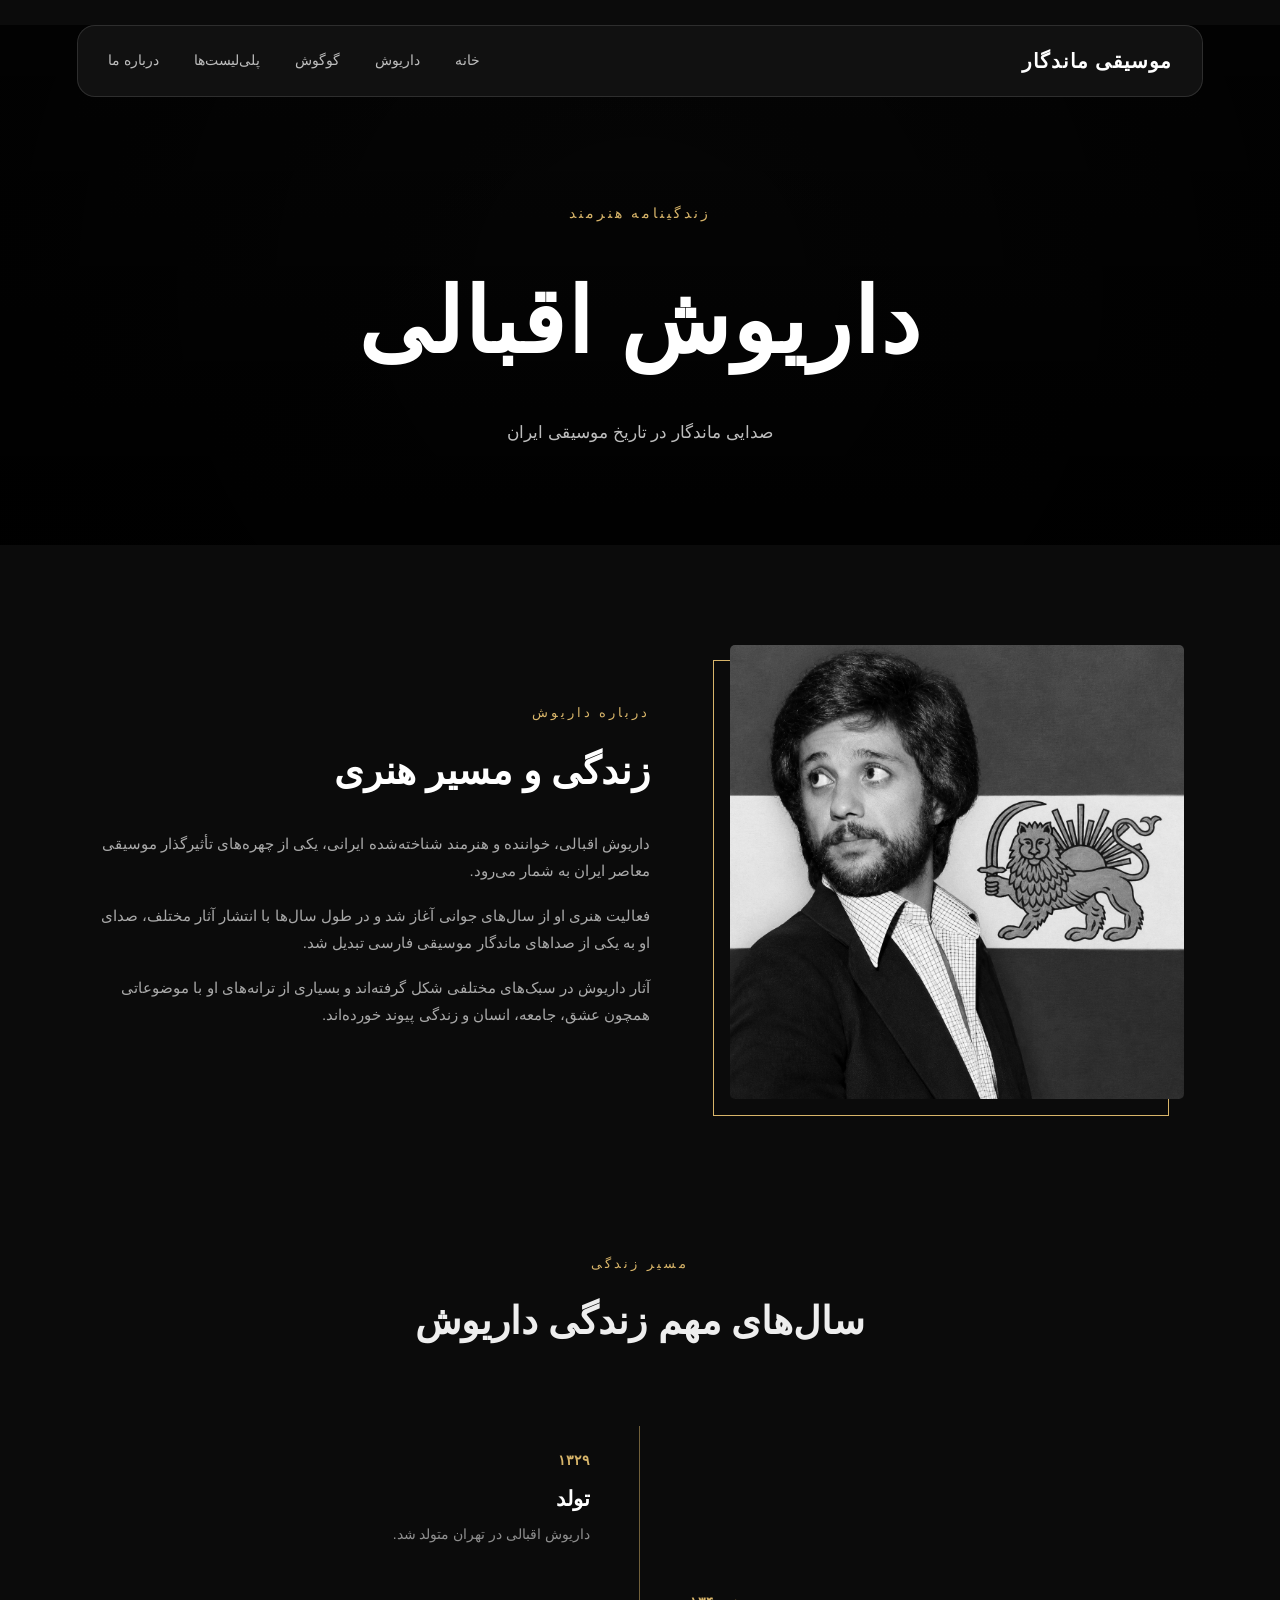
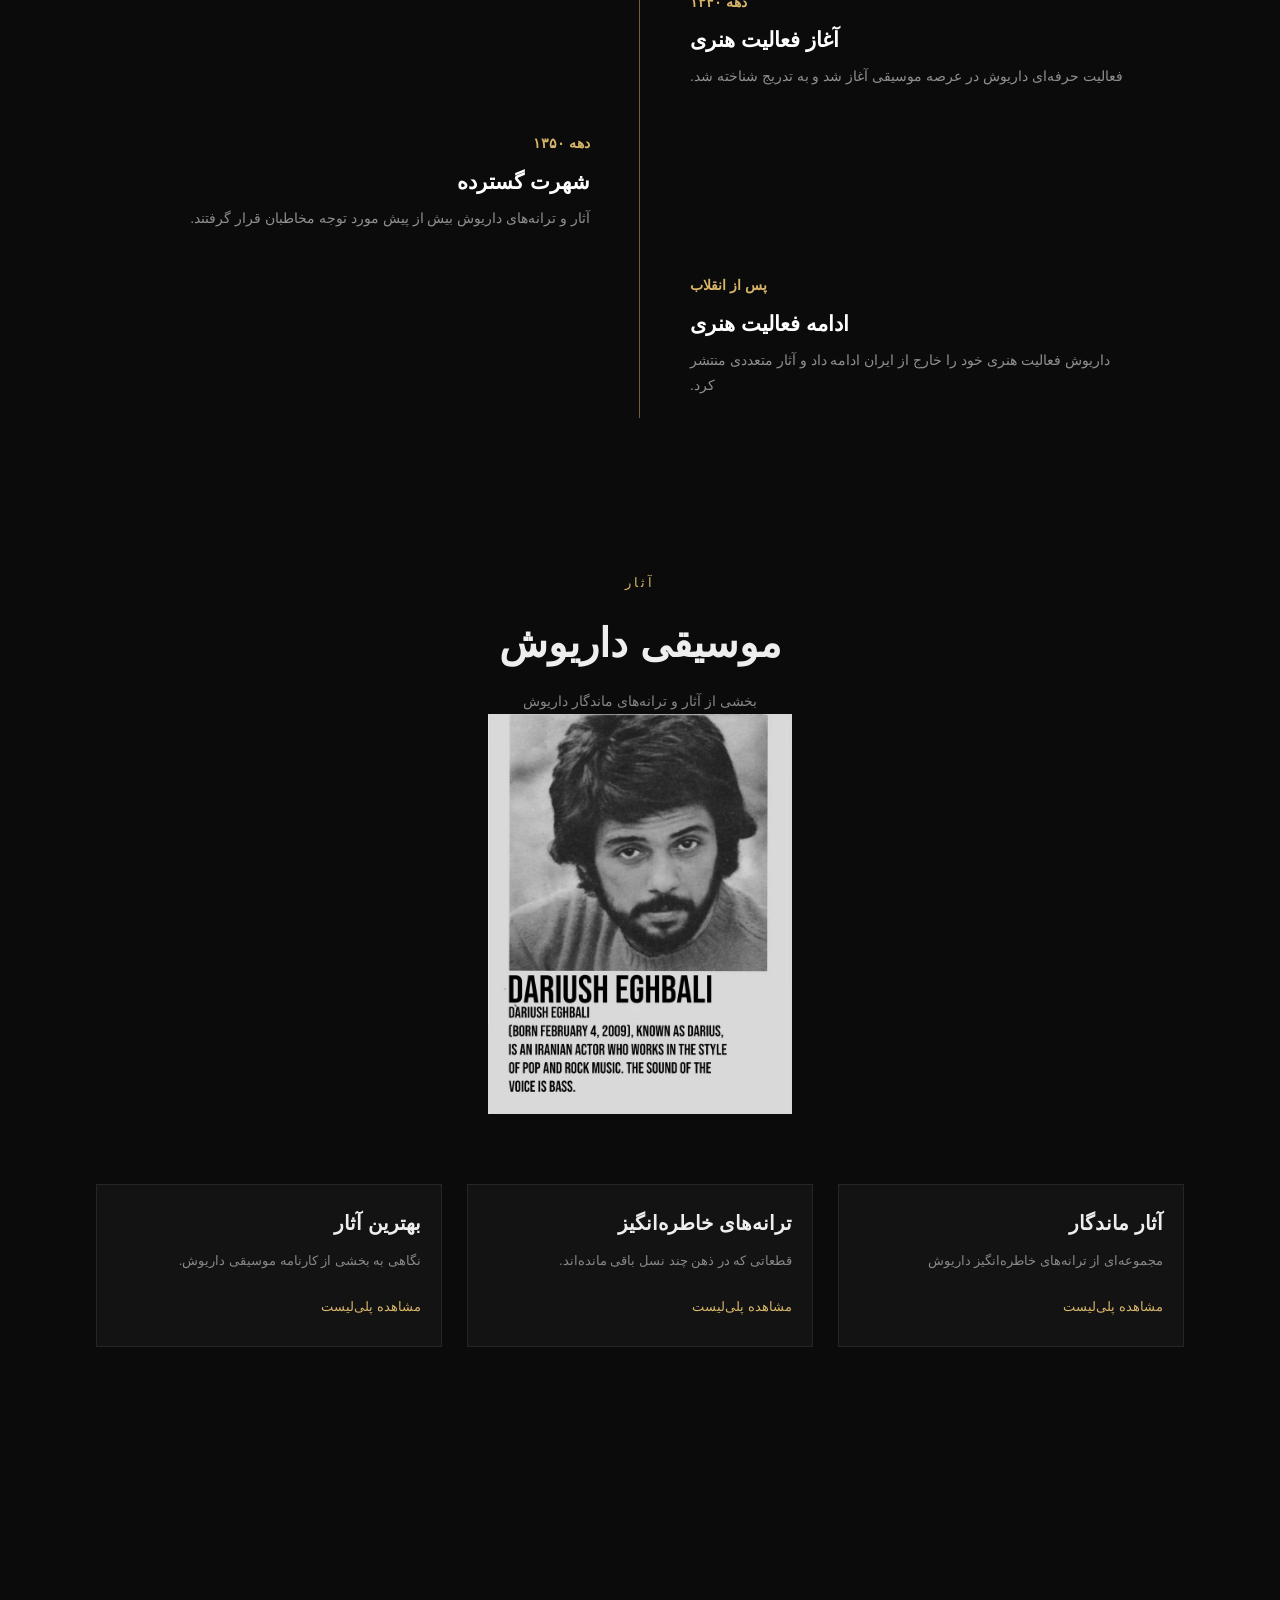
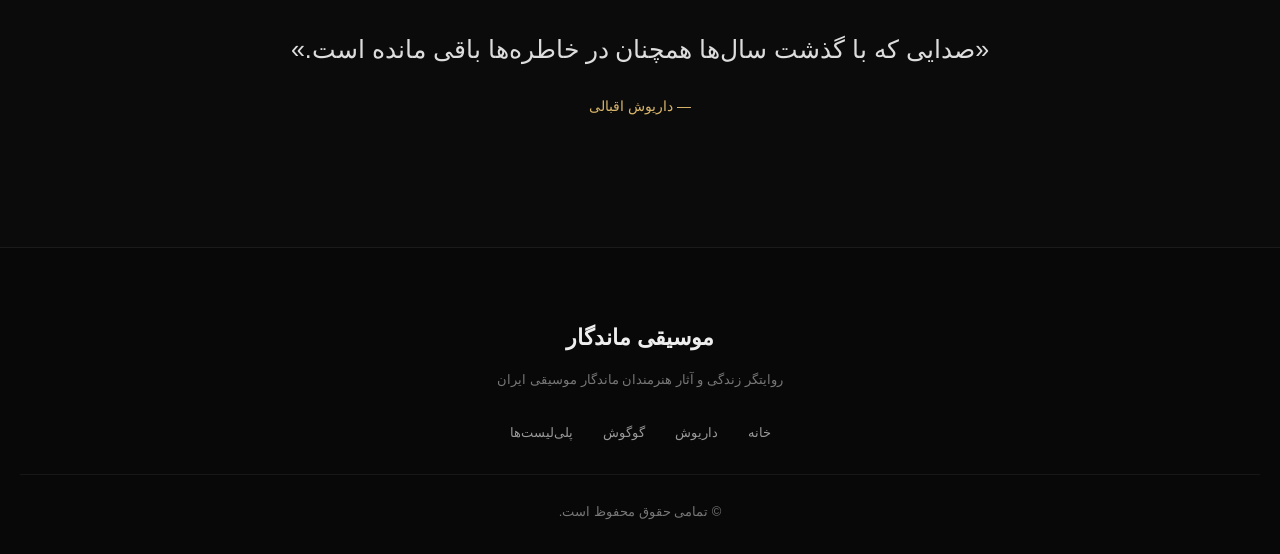
==== Biography/Daruish.html @ e9af14b9 "Daruish & Googoosh Website" ====
<!DOCTYPE html>
<html lang="fa" dir="rtl">

<head>
    <meta charset="UTF-8">
    <meta name="viewport" content="width=device-width, initial-scale=1.0">

    <title>زندگینامه داریوش اقبالی</title>

    <link rel="stylesheet" href="../Biography/styledariush.css">
</head>

<body>

    <!-- ================= HEADER ================= -->

    <header>

        <div class="logo">
            <a href="index.html">موسیقی ماندگار</a>
        </div>

        <nav>
            <a href="../index.html">خانه</a>
            <a href="/playlist/playlistDaruish.html">داریوش</a>
            <a href="/playlist/playlistGoogoosh.html">گوگوش</a>
            <a href="/index.html">پلی‌لیست‌ها</a>
            <a href="https://nivadcorp.ir/">درباره ما</a>
        </nav>

    </header>


    <!-- ================= HERO ================= -->

    <section class="bio-hero">

        <div class="hero-content">

            <p class="small-title">زندگینامه هنرمند</p>

            <h1>داریوش اقبالی</h1>

            <p class="hero-subtitle">
                صدایی ماندگار در تاریخ موسیقی ایران
            </p>

        </div>

    </section>


    <!-- ================= BIOGRAPHY ================= -->

    <section class="biography">

        <div class="biography-image">

            <img src="../Images/dariush.png" alt="داریوش اقبالی">

        </div>


        <div class="biography-text">

            <span class="section-title">
                درباره داریوش
            </span>

            <h2>
                زندگی و مسیر هنری
            </h2>

            <p>
                داریوش اقبالی، خواننده و هنرمند شناخته‌شده ایرانی،
                یکی از چهره‌های تأثیرگذار موسیقی معاصر ایران به شمار می‌رود.
            </p>

            <p>
                فعالیت هنری او از سال‌های جوانی آغاز شد و در طول سال‌ها
                با انتشار آثار مختلف، صدای او به یکی از صداهای ماندگار
                موسیقی فارسی تبدیل شد.
            </p>

            <p>
                آثار داریوش در سبک‌های مختلفی شکل گرفته‌اند و بسیاری از
                ترانه‌های او با موضوعاتی همچون عشق، جامعه، انسان و زندگی
                پیوند خورده‌اند.
            </p>

        </div>

    </section>


    <!-- ================= LIFE TIMELINE ================= -->

    <section class="timeline">

        <div class="timeline-title">

            <span class="section-title">
                مسیر زندگی
            </span>

            <h2>
                سال‌های مهم زندگی داریوش
            </h2>

        </div>


        <div class="timeline-container">


            <div class="timeline-item">

                <span class="timeline-year">
                    ۱۳۲۹
                </span>

                <div class="timeline-content">

                    <h3>تولد</h3>

                    <p>
                        داریوش اقبالی در تهران متولد شد.
                    </p>

                </div>

            </div>


            <div class="timeline-item">

                <span class="timeline-year">
                    دهه ۱۳۴۰
                </span>

                <div class="timeline-content">

                    <h3>آغاز فعالیت هنری</h3>

                    <p>
                        فعالیت حرفه‌ای داریوش در عرصه موسیقی آغاز شد
                        و به تدریج شناخته شد.
                    </p>

                </div>

            </div>


            <div class="timeline-item">

                <span class="timeline-year">
                    دهه ۱۳۵۰
                </span>

                <div class="timeline-content">

                    <h3>شهرت گسترده</h3>

                    <p>
                        آثار و ترانه‌های داریوش بیش از پیش مورد توجه
                        مخاطبان قرار گرفتند.
                    </p>

                </div>

            </div>


            <div class="timeline-item">

                <span class="timeline-year">
                    پس از انقلاب
                </span>

                <div class="timeline-content">

                    <h3>ادامه فعالیت هنری</h3>

                    <p>
                        داریوش فعالیت هنری خود را خارج از ایران ادامه داد
                        و آثار متعددی منتشر کرد.
                    </p>

                </div>

            </div>


        </div>

    </section>


    <!-- ================= MUSIC ================= -->

    <section class="music">

        <div class="music-title">

            <span class="section-title">
                آثار
            </span>

            <h2>
                موسیقی داریوش
            </h2>

            <p>
                بخشی از آثار و ترانه‌های ماندگار داریوش
            </p>

            <img src="../Images/daruish_Playlist.jpg" alt="آلبوم داریوش">

        </div>


        <div class="music-cards">


            <div class="music-card">

                <!-- <img src="Images/dariush-album-1.jpg" alt="آلبوم داریوش"> -->

                <h3>
                    آثار ماندگار
                </h3>

                <p>
                    مجموعه‌ای از ترانه‌های خاطره‌انگیز داریوش
                </p>

                <a href="playlist.html">
                    مشاهده پلی‌لیست
                </a>

            </div>


            <div class="music-card">

                <!-- <img src="../Images/daruish_playlist.jpg" alt="آثار داریوش"> -->

                <h3>
                    ترانه‌های خاطره‌انگیز
                </h3>

                <p>
                    قطعاتی که در ذهن چند نسل باقی مانده‌اند.
                </p>

                <a href="playlist.html">
                    مشاهده پلی‌لیست
                </a>

            </div>


            <div class="music-card">

                <!-- <img src="../Images/Shaghayegh_Dariush_eghbali.jpg" alt="موسیقی داریوش"> -->

                <h3>
                    بهترین آثار
                </h3>

                <p>
                    نگاهی به بخشی از کارنامه موسیقی داریوش.
                </p>

                <a href="playlist.html">
                    مشاهده پلی‌لیست
                </a>

            </div>


        </div>

    </section>


    <!-- ================= QUOTE ================= -->

    <section class="quote">

        <div class="quote-content">

            <p>
                «صدایی که با گذشت سال‌ها همچنان در خاطره‌ها باقی مانده است.»
            </p>

            <span>
                — داریوش اقبالی
            </span>

        </div>

    </section>


    <!-- ================= FOOTER ================= -->

    <footer>

        <div class="footer-logo">
            موسیقی ماندگار
        </div>

        <p>
            روایتگر زندگی و آثار هنرمندان ماندگار موسیقی ایران
        </p>

        <div class="footer-links">

            <a href="../index.html">خانه</a>
            <a href="/playlist/playlistDaruish.html">داریوش</a>
            <a href="/playlist/playlistGoogoosh.html">گوگوش</a>
            <a href="/index.html">پلی‌لیست‌ها</a>

        </div>

        <p class="copyright">
            © تمامی حقوق محفوظ است.
        </p>

    </footer>


</body>

</html>
---- Biography/styledariush.css ----
/* ================= RESET ================= */

* {
    margin: 0;
    padding: 0;
    box-sizing: border-box;}

html {
    scroll-behavior: smooth;}

body {
    font-family: "Vazirmatn", sans-serif;
    background: #0b0b0b;
    color: #eeeeee;
    line-height: 1.8;}


/* ================= HEADER ================= */

header {
    width: 88%;
    height: 72px;
    margin: 25px auto 0;
    padding: 0 30px;
    display: flex;
    align-items: center;
    justify-content: space-between;
    background: rgba(20, 20, 20, 0.85);
    border: 1px solid rgba(255, 255, 255, 0.12);
    border-radius: 18px;
    backdrop-filter: blur(15px);
    position: relative;
    z-index: 10;}


/* LOGO */

.logo a {
    color: #ffffff;
    text-decoration: none;
    font-size: 20px;
    font-weight: 700;
    letter-spacing: 1px;}


/* NAV */

nav {
    display: flex;
    align-items: center;
    gap: 35px;}

nav a {
    position: relative;
    color: #bdbdbd;
    text-decoration: none;
    font-size: 14px;
    transition: 0.3s;}

nav a:hover {
    color: #ffffff;}


/* underline */

nav a::after {
    content: "";
    position: absolute;
    right: 0;
    bottom: -8px;
    width: 0;
    height: 1px;
    background: #d8b56a;
    transition: 0.3s;}

nav a:hover::after {
    width: 100%;}


/* ================= HERO ================= */

.bio-hero {
    min-height: 520px;
    display: flex;
    align-items: center;
    justify-content: center;
    text-align: center;
    position: relative;
    background:linear-gradient(rgba(0, 0, 0, 0.45),rgba(0, 0, 0, 0.95)),url("Images/dariush.jpg");
    background-size: cover;
    background-position: center;
    margin-top: -72px;}


/* dark overlay */

.bio-hero::after {
    content: "";
    position: absolute;
    inset: 0;
    background:radial-gradient(circle at center,transparent 10%,rgba(0, 0, 0, 0.7) 90%);}


.hero-content {
    position: relative;
    z-index: 2;
    margin-top: 80px;}


.small-title {
    color: #d8b56a;
    font-size: 14px;
    letter-spacing: 3px;
    margin-bottom: 15px;}


.hero-content h1 {
    font-size: clamp(45px, 7vw, 90px);
    font-weight: 800;
    color: #ffffff;
    letter-spacing: 2px;
    margin-bottom: 15px;}


.hero-subtitle {
    color: #bdbdbd;
    font-size: 17px;}


/* ================= BIOGRAPHY ================= */

.biography {
    width: 85%;
    max-width: 1200px;
    margin: 100px auto;
    display: grid;
    grid-template-columns: 0.9fr 1.1fr;
    gap: 80px;
    align-items: center;}


/* IMAGE */

.biography-image {
    position: relative;}

.biography-image img {
    width: 100%;
    max-height: 600px;
    object-fit: cover;
    display: block;
    border-radius: 5px;
    filter: grayscale(100%);
    transition: 0.5s;}

.biography-image img:hover {
    filter: grayscale(0%);}


/* golden frame */

.biography-image::before {
    content: "";
    position: absolute;
    width: 100%;
    height: 100%;
    border: 1px solid #d8b56a;
    top: 15px;
    right: 15px;
    z-index: -1;}


/* TEXT */

.section-title {
    color: #d8b56a;
    font-size: 13px;
    letter-spacing: 3px;}


.biography-text h2 {
    font-size: 38px;
    margin: 10px 0 25px;
    color: #ffffff;}


.biography-text p {
    color: #a9a9a9;
    font-size: 15px;
    margin-bottom: 18px;
    max-width: 650px;}


/* ================= TIMELINE ================= */

.timeline {
    width: 85%;
    max-width: 1100px;
    margin: 150px auto;}


.timeline-title {
    text-align: center;
    margin-bottom: 70px;}


.timeline-title h2 {
    font-size: 38px;
    margin-top: 10px;}


/* timeline line */

.timeline-container {
    position: relative;}


.timeline-container::before {
    content: "";
    position: absolute;
    right: 50%;
    top: 0;
    bottom: 0;
    width: 1px;
    background: rgba(216, 181, 106, 0.5);}


.timeline-item {
    width: 50%;
    position: relative;
    padding: 20px 50px;}


.timeline-item:nth-child(odd) {
    margin-right: 50%;
    text-align: right;}


.timeline-item:nth-child(even) {
    text-align: left;}


.timeline-year {
    color: #d8b56a;
    font-size: 14px;
    font-weight: bold;}


.timeline-content h3 {
    color: #ffffff;
    font-size: 21px;
    margin: 5px 0;}


.timeline-content p {
    color: #8f8f8f;
    font-size: 14px;}


/* ================= MUSIC ================= */

.music {
    width: 85%;
    max-width: 1200px;
    margin: 150px auto;}


.music-title {
    text-align: center;
    margin-bottom: 60px;}


.music-title img {
    width: 28%;
    height: 400px;
    object-fit: cover;
    filter: grayscale(100%);
    transition: 0.5s;}

.music-title:hover img {
    filter: grayscale(0%);}


.music-title h2 {
    font-size: 40px;
    margin: 10px 0;}


.music-title p {
    color: #858585;
    font-size: 14px;}


.music-cards {
    display: grid;
    grid-template-columns: repeat(3, 1fr);
    gap: 25px;}


.music-card {
    background: #131313;
    border: 1px solid rgba(255, 255, 255, 0.08);
    padding-bottom: 25px;
    overflow: hidden;
    transition: 0.4s;}


.music-card:hover {
    transform: translateY(-8px);
    border-color: rgba(216, 181, 106, 0.5);}


.music-card img {
    width: 100%;
    height: 450px;
    object-fit: cover;
    filter: grayscale(100%);
    transition: 0.5s;}


.music-card:hover img {
    filter: grayscale(0%);}


.music-card h3 {
    font-size: 20px;
    margin: 20px 20px 8px;}


.music-card p {
    color: #888;
    font-size: 13px;
    margin: 0 20px 20px;}


.music-card a {
    color: #d8b56a;
    text-decoration: none;
    font-size: 13px;
    margin: 0 20px;}


/* ================= QUOTE ================= */

.quote {
    min-height: 350px;
    display: flex;
    align-items: center;
    justify-content: center;
    text-align: center;
    padding: 50px 20px;
    background:linear-gradient(rgba(0, 0, 0, 0.8),rgba(0, 0, 0, 0.9)),url("Images/dariush.jpg");
    background-size: cover;
    background-position: center;
    background-attachment: fixed;}


.quote-content p {
    max-width: 750px;
    color: #dddddd;
    font-size: 25px;
    line-height: 2;}


.quote-content span {
    display: block;
    margin-top: 20px;
    color: #d8b56a;
    font-size: 14px;}


/* ================= FOOTER ================= */

footer {
    padding: 70px 20px 30px;
    text-align: center;
    border-top: 1px solid rgba(255, 255, 255, 0.08);
    background: #080808;}


.footer-logo {
    font-size: 22px;
    font-weight: bold;
    margin-bottom: 10px;}


footer > p {
    color: #777;
    font-size: 13px;}


.footer-links {
    display: flex;
    justify-content: center;
    gap: 30px;
    margin: 30px 0;}


.footer-links a {
    color: #999;
    text-decoration: none;
    font-size: 13px;
    transition: 0.3s;}


.footer-links a:hover {
    color: #d8b56a;}


.copyright {
    padding-top: 25px;
    border-top: 1px solid rgba(255, 255, 255, 0.06);}


/* ================= RESPONSIVE ================= */

@media (max-width: 900px) {

    header {
        width: 92%;
    }

    nav {
        gap: 18px;
    }


    .biography {
        grid-template-columns: 1fr;

        gap: 50px;
    }


    .biography-image {
        width: 80%;

        margin: auto;
    }


    .music-cards {
        grid-template-columns: 1fr 1fr;
    }


    .timeline-container::before {
        right: 20px;
    }


    .timeline-item {
        width: 100%;

        margin-right: 0 !important;

        text-align: right !important;

        padding-right: 60px;

        padding-left: 10px;

        margin-bottom: 35px;
    }

}


@media (max-width: 600px) {

    header {
        height: auto;

        padding: 18px;

        flex-direction: column;

        gap: 15px;
    }


    nav {
        flex-wrap: wrap;

        justify-content: center;

        gap: 15px;
    }


    .bio-hero {
        min-height: 500px;
    }


    .biography,
    .timeline,
    .music {
        width: 90%;

        margin-top: 90px;

        margin-bottom: 90px;
    }


    .biography-image {
        width: 100%;
    }


    .biography-text h2 {
        font-size: 30px;
    }


    .timeline-title h2,
    .music-title h2 {
        font-size: 30px;
    }


    .music-cards {
        grid-template-columns: 1fr;
    }


    .music-card img {
        height: 260px;
    }


    .quote-content p {
        font-size: 19px;
    }

}
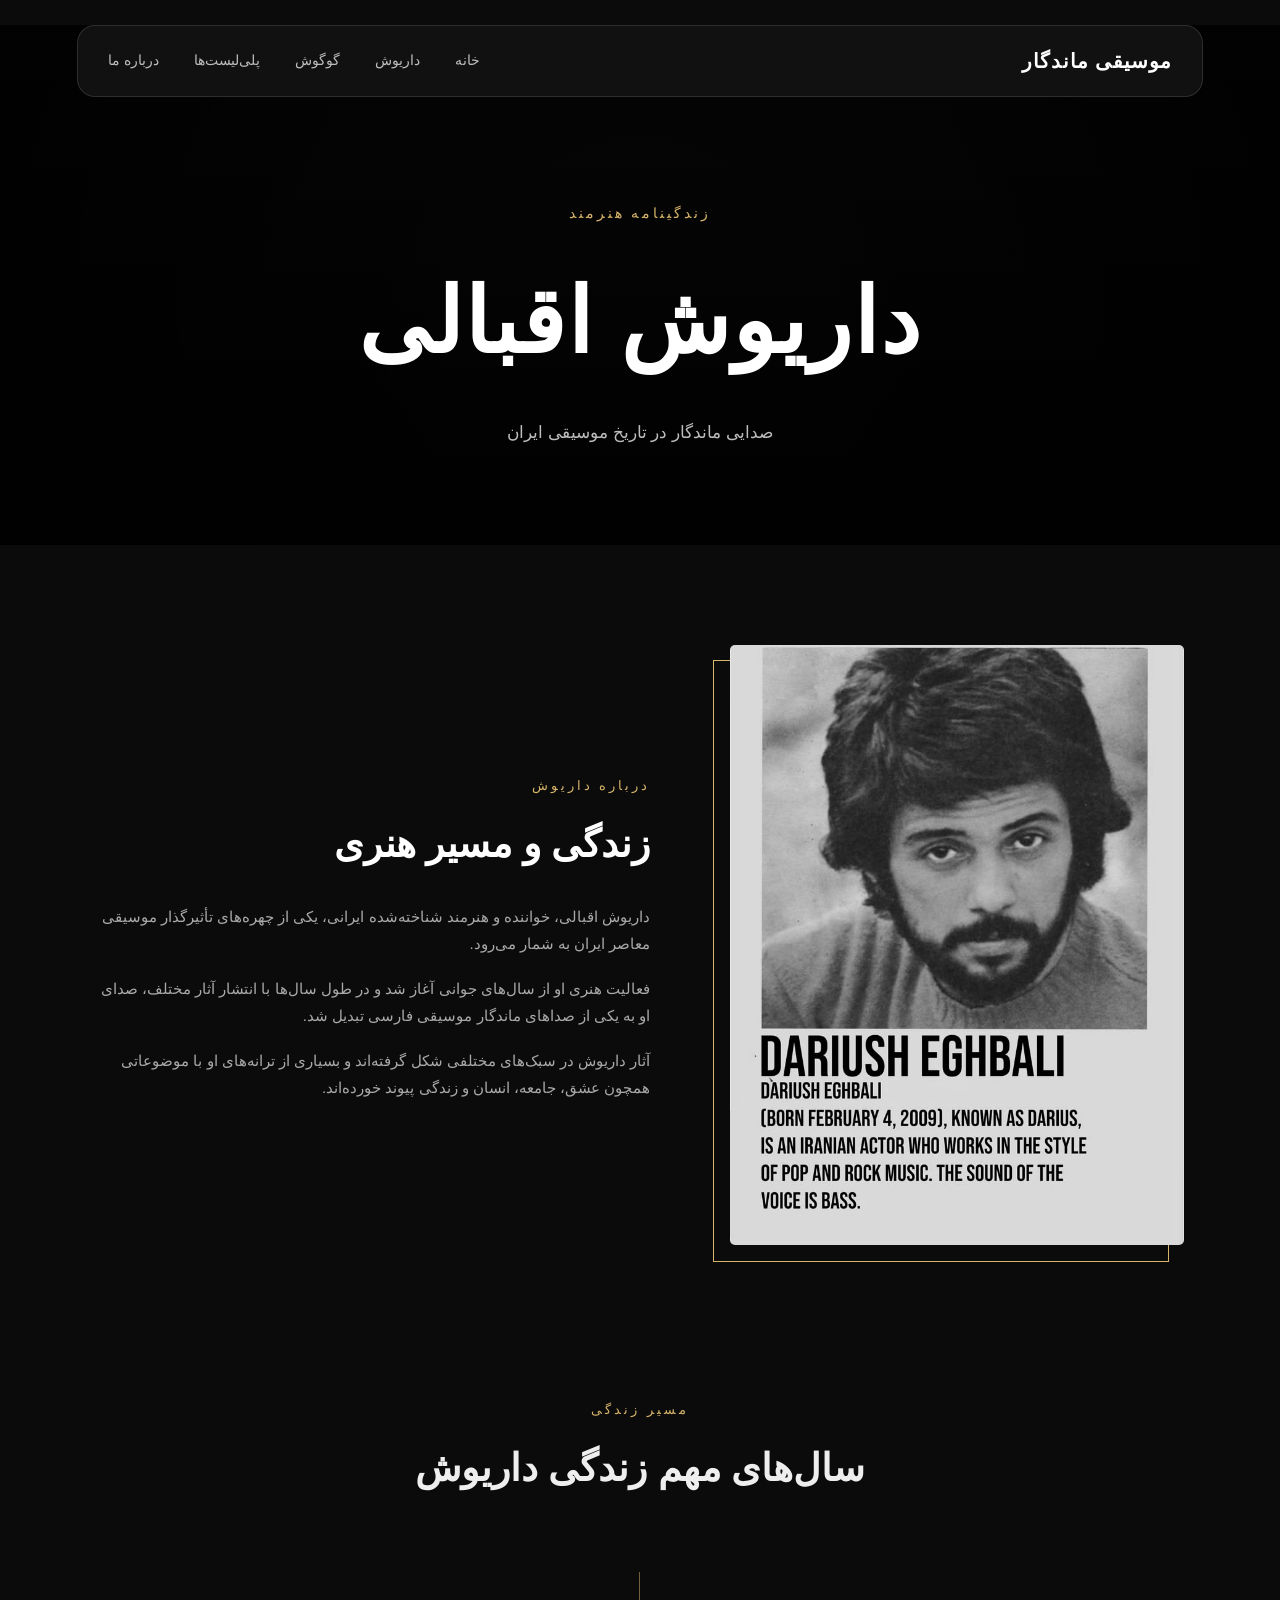
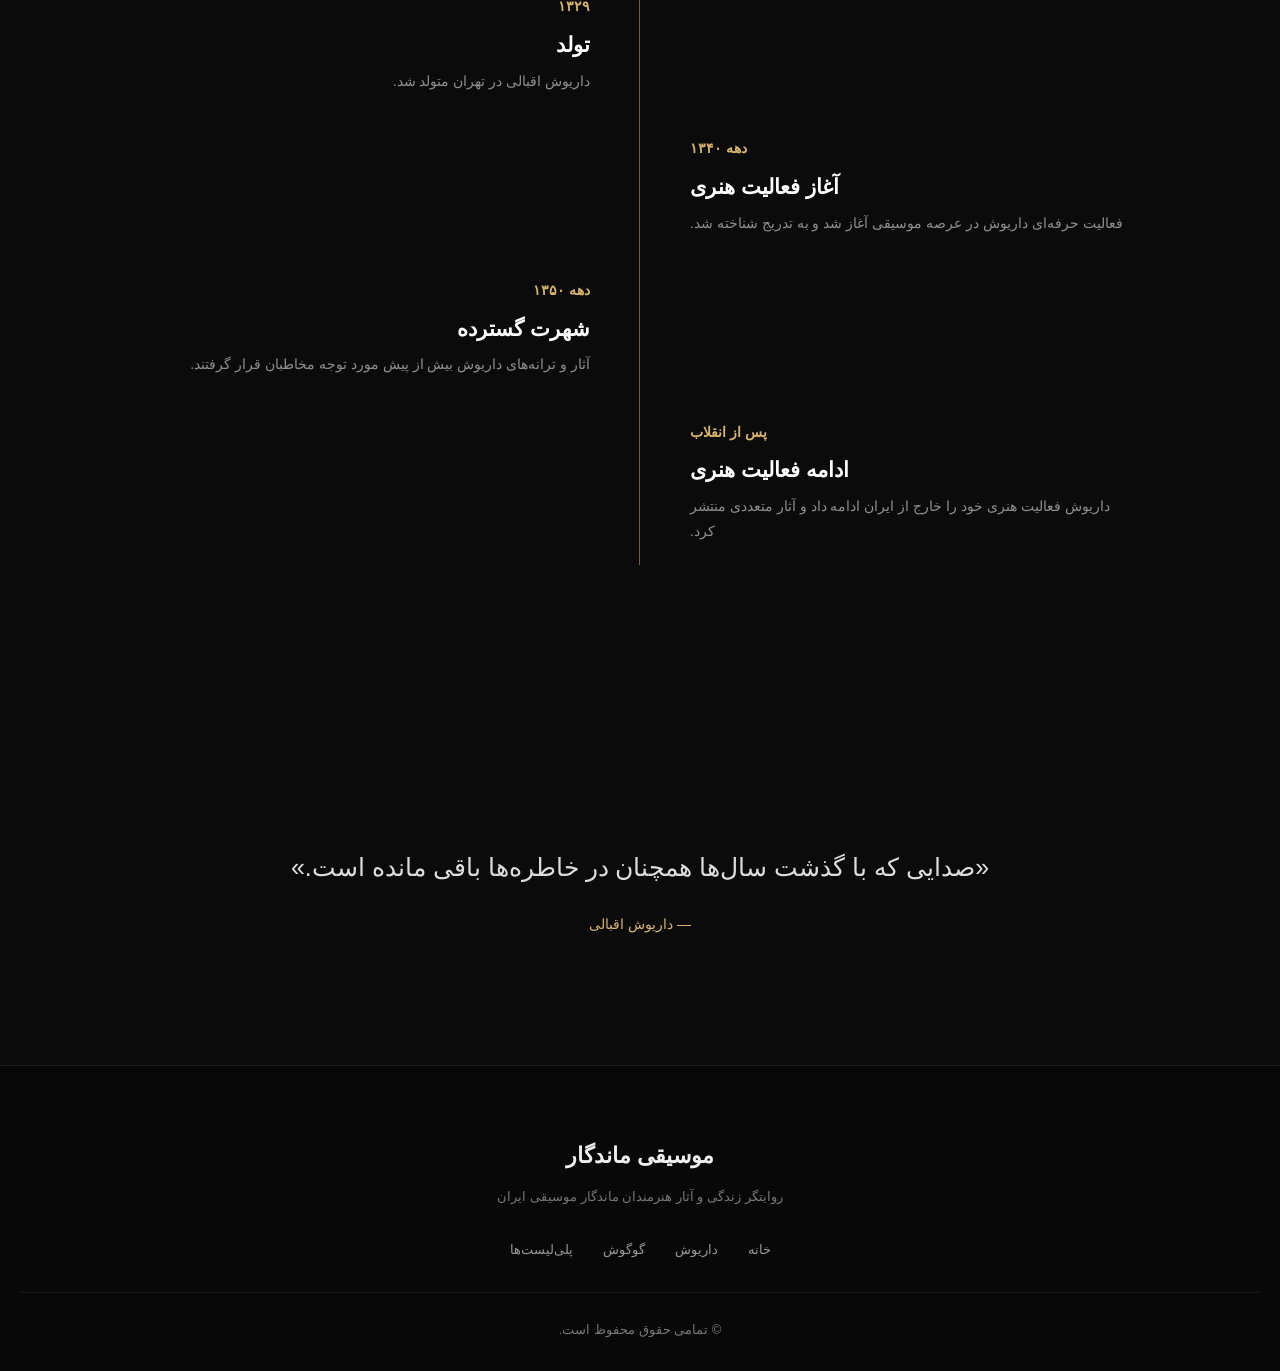
==== commit 199ac2fa: "Finish Daruish & Googoosh Website" ====
--- a/Biography/Daruish.html
+++ b/Biography/Daruish.html
@@ -25,7 +25,7 @@
             <a href="/playlist/playlistDaruish.html">داریوش</a>
             <a href="/playlist/playlistGoogoosh.html">گوگوش</a>
             <a href="/index.html">پلی‌لیست‌ها</a>
-            <a href="https://nivadcorp.ir/">درباره ما</a>
+            <a href="/index.html#Footer">درباره ما</a>
         </nav>
 
     </header>
@@ -56,7 +56,7 @@
 
         <div class="biography-image">
 
-            <img src="../Images/dariush.png" alt="داریوش اقبالی">
+            <img src="../Images/daruish_Playlist.jpg" alt="داریوش اقبالی">
 
         </div>
 
@@ -188,94 +188,6 @@
                     </p>
 
                 </div>
-
-            </div>
-
-
-        </div>
-
-    </section>
-
-
-    <!-- ================= MUSIC ================= -->
-
-    <section class="music">
-
-        <div class="music-title">
-
-            <span class="section-title">
-                آثار
-            </span>
-
-            <h2>
-                موسیقی داریوش
-            </h2>
-
-            <p>
-                بخشی از آثار و ترانه‌های ماندگار داریوش
-            </p>
-
-            <img src="../Images/daruish_Playlist.jpg" alt="آلبوم داریوش">
-
-        </div>
-
-
-        <div class="music-cards">
-
-
-            <div class="music-card">
-
-                <!-- <img src="Images/dariush-album-1.jpg" alt="آلبوم داریوش"> -->
-
-                <h3>
-                    آثار ماندگار
-                </h3>
-
-                <p>
-                    مجموعه‌ای از ترانه‌های خاطره‌انگیز داریوش
-                </p>
-
-                <a href="playlist.html">
-                    مشاهده پلی‌لیست
-                </a>
-
-            </div>
-
-
-            <div class="music-card">
-
-                <!-- <img src="../Images/daruish_playlist.jpg" alt="آثار داریوش"> -->
-
-                <h3>
-                    ترانه‌های خاطره‌انگیز
-                </h3>
-
-                <p>
-                    قطعاتی که در ذهن چند نسل باقی مانده‌اند.
-                </p>
-
-                <a href="playlist.html">
-                    مشاهده پلی‌لیست
-                </a>
-
-            </div>
-
-
-            <div class="music-card">
-
-                <!-- <img src="../Images/Shaghayegh_Dariush_eghbali.jpg" alt="موسیقی داریوش"> -->
-
-                <h3>
-                    بهترین آثار
-                </h3>
-
-                <p>
-                    نگاهی به بخشی از کارنامه موسیقی داریوش.
-                </p>
-
-                <a href="playlist.html">
-                    مشاهده پلی‌لیست
-                </a>
 
             </div>
 
--- a/Biography/styledariush.css
+++ b/Biography/styledariush.css
@@ -417,36 +417,30 @@
 @media (max-width: 900px) {
 
     header {
-        width: 92%;
-    }
+        width: 92%;}
 
     nav {
-        gap: 18px;
-    }
+        gap: 18px;}
 
 
     .biography {
         grid-template-columns: 1fr;
 
-        gap: 50px;
-    }
+        gap: 50px;}
 
 
     .biography-image {
         width: 80%;
 
-        margin: auto;
-    }
+        margin: auto;}
 
 
     .music-cards {
-        grid-template-columns: 1fr 1fr;
-    }
+        grid-template-columns: 1fr 1fr;}
 
 
     .timeline-container::before {
-        right: 20px;
-    }
+        right: 20px;}
 
 
     .timeline-item {
@@ -460,10 +454,7 @@
 
         padding-left: 10px;
 
-        margin-bottom: 35px;
-    }
-
-}
+        margin-bottom: 35px;}}
 
 
 @media (max-width: 600px) {
@@ -475,8 +466,7 @@
 
         flex-direction: column;
 
-        gap: 15px;
-    }
+        gap: 15px;}
 
 
     nav {
@@ -484,13 +474,11 @@
 
         justify-content: center;
 
-        gap: 15px;
-    }
+        gap: 15px;}
 
 
     .bio-hero {
-        min-height: 500px;
-    }
+        min-height: 500px;}
 
 
     .biography,
@@ -500,38 +488,29 @@
 
         margin-top: 90px;
 
-        margin-bottom: 90px;
-    }
+        margin-bottom: 90px;}
 
 
     .biography-image {
-        width: 100%;
-    }
+        width: 100%;}
 
 
     .biography-text h2 {
-        font-size: 30px;
-    }
+        font-size: 30px;}
 
 
     .timeline-title h2,
     .music-title h2 {
-        font-size: 30px;
-    }
+        font-size: 30px;}
 
 
     .music-cards {
-        grid-template-columns: 1fr;
-    }
+        grid-template-columns: 1fr;}
 
 
     .music-card img {
-        height: 260px;
-    }
+        height: 260px;}
 
 
     .quote-content p {
-        font-size: 19px;
-    }
-
-}+        font-size: 19px;}}
